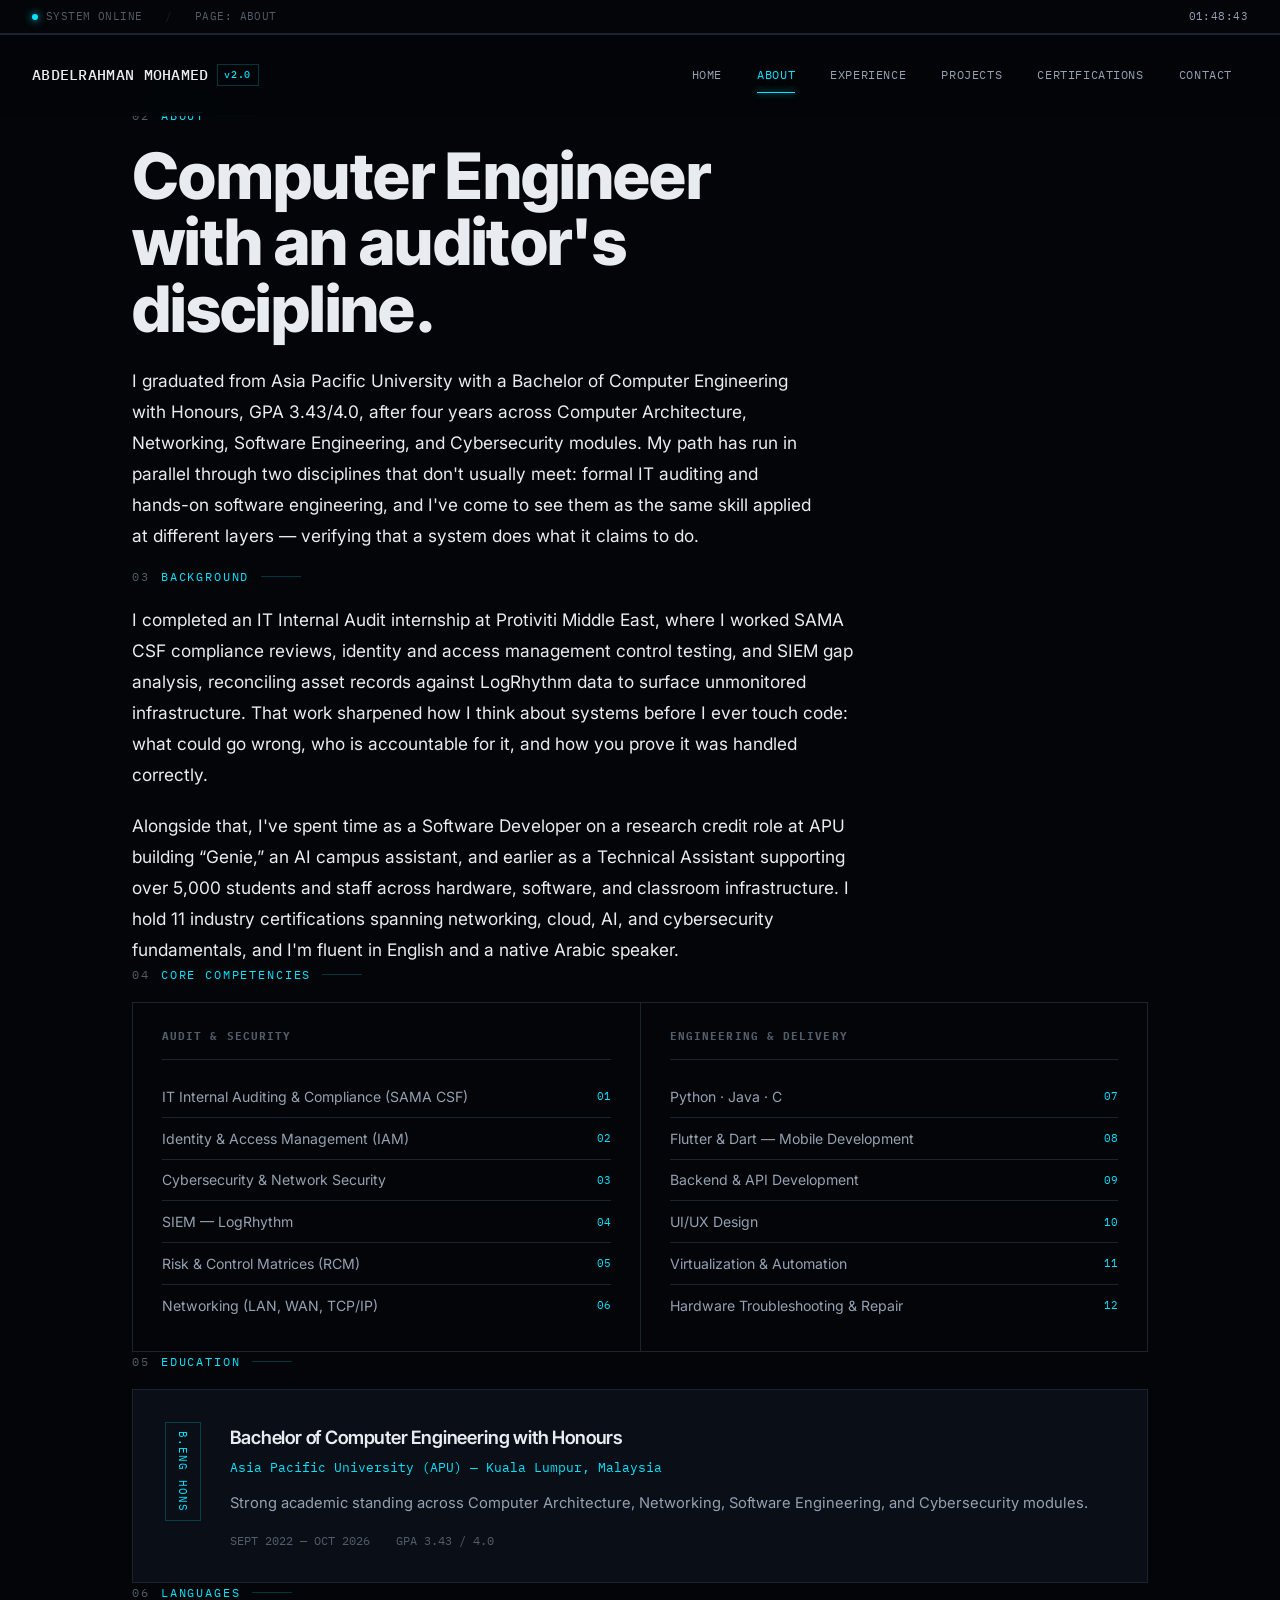
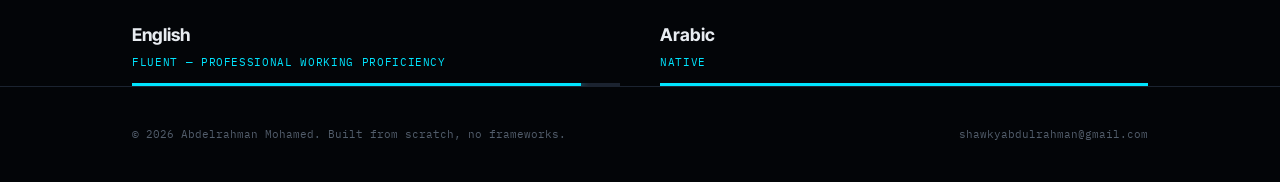
==== about.html @ 96332dd6 "Add files via upload" ====
<!DOCTYPE html>
<html lang="en">
<head>
<meta charset="UTF-8"/>
<meta name="viewport" content="width=device-width, initial-scale=1.0"/>
<title>About — Abdelrahman Mohamed</title>
<link rel="stylesheet" href="style.css"/>
<style>
  .about-hero{padding-top:1rem;padding-bottom:1rem}
  .about-hero h1{max-width:14ch}

  .skill-board{display:grid;grid-template-columns:repeat(2,1fr);gap:0;border:1px solid var(--line)}
  .skill-col{padding:1.6rem 1.8rem;border-left:1px solid var(--line)}
  .skill-col:first-child{border-left:none}
  .skill-col h4{
    font-family:var(--f-mono);font-size:0.68rem;letter-spacing:0.1em;
    color:var(--ink-dim);text-transform:uppercase;margin-bottom:1rem;
    padding-bottom:0.8rem;border-bottom:1px solid var(--line);
  }
  .skill-row{
    display:flex;justify-content:space-between;align-items:center;
    padding:0.55rem 0;font-size:0.88rem;color:var(--ink-mid);
    border-bottom:1px solid var(--line);
  }
  .skill-row:last-child{border-bottom:none}
  .skill-row .tick{font-family:var(--f-mono);color:var(--signal);font-size:0.7rem}

  .lang-row{display:flex;gap:2.5rem;margin-top:0.5rem}
  .lang-item{flex:1}
  .lang-item .name{font-family:var(--f-display);font-weight:700;font-size:1.1rem}
  .lang-item .level{font-family:var(--f-mono);font-size:0.68rem;color:var(--signal);text-transform:uppercase;letter-spacing:0.06em;margin-top:0.3rem}
  .lang-bar{height:3px;background:var(--line);margin-top:0.7rem;position:relative;overflow:hidden}
  .lang-bar i{position:absolute;left:0;top:0;bottom:0;background:var(--signal);box-shadow:0 0 8px var(--signal)}

  .edu-block{
    border:1px solid var(--line);background:var(--panel);
    padding:2rem;display:grid;grid-template-columns:auto 1fr;gap:1.8rem;
  }
  .edu-mark{
    font-family:var(--f-mono);font-size:0.7rem;color:var(--signal);
    border:1px solid var(--line-bright);padding:0.5rem;height:fit-content;
    writing-mode:vertical-rl;text-orientation:mixed;letter-spacing:0.1em;
  }
  .edu-block h3{margin-bottom:0.3rem}
  .edu-block .school{color:var(--signal);font-family:var(--f-mono);font-size:0.8rem;margin-bottom:0.8rem}
  .edu-block .meta-row{display:flex;gap:1.6rem;flex-wrap:wrap;font-family:var(--f-mono);font-size:0.72rem;color:var(--ink-dim);margin-top:1rem}

  @media (max-width:860px){
    .skill-board{grid-template-columns:1fr}
    .skill-col{border-left:none;border-top:1px solid var(--line)}
    .skill-col:first-child{border-top:none}
    .lang-row{flex-direction:column;gap:1.4rem}
    .edu-block{grid-template-columns:1fr}
    .edu-mark{writing-mode:horizontal-tb}
  }
</style>
</head>
<body>

<div id="statusbar">
  <div class="sb-left">
    <span><span class="sb-dot"></span>SYSTEM ONLINE</span>
    <span class="sep">/</span>
    <span>PAGE: ABOUT</span>
  </div>
  <div class="sb-right"><span id="sb-clock" class="sb-clock">00:00:00</span></div>
</div>
<div id="progress-rail"><div id="progress-fill"></div></div>

<header>
  <a href="index.html" class="brand">ABDELRAHMAN MOHAMED<span class="brand-tag">v2.0</span></a>
  <button class="nav-toggle" aria-label="Toggle navigation"><span></span><span></span><span></span></button>
  <nav class="primary">
    <a href="index.html">Home</a>
    <a href="about.html">About</a>
    <a href="experience.html">Experience</a>
    <a href="projects.html">Projects</a>
    <a href="certifications.html">Certifications</a>
    <a href="contact.html">Contact</a>
  </nav>
</header>

<main>

  <section class="wrap about-hero">
    <div class="eyebrow"><span class="idx">02</span> ABOUT</div>
    <h1>Computer Engineer with an auditor's discipline.</h1>
    <p class="lead" style="max-width:62ch;margin-top:1.4rem">
      I graduated from Asia Pacific University with a Bachelor of Computer Engineering with Honours, GPA 3.43/4.0, after four years across Computer Architecture, Networking, Software Engineering, and Cybersecurity modules. My path has run in parallel through two disciplines that don't usually meet: formal IT auditing and hands-on software engineering, and I've come to see them as the same skill applied at different layers — verifying that a system does what it claims to do.
    </p>
  </section>

  <section class="wrap">
    <div class="eyebrow"><span class="idx">03</span> BACKGROUND</div>
    <p class="lead" style="max-width:66ch">
      I completed an IT Internal Audit internship at Protiviti Middle East, where I worked SAMA CSF compliance reviews, identity and access management control testing, and SIEM gap analysis, reconciling asset records against LogRhythm data to surface unmonitored infrastructure. That work sharpened how I think about systems before I ever touch code: what could go wrong, who is accountable for it, and how you prove it was handled correctly.
    </p>
    <p class="lead" style="max-width:66ch;margin-top:1.2rem">
      Alongside that, I've spent time as a Software Developer on a research credit role at APU building &ldquo;Genie,&rdquo; an AI campus assistant, and earlier as a Technical Assistant supporting over 5,000 students and staff across hardware, software, and classroom infrastructure. I hold 11 industry certifications spanning networking, cloud, AI, and cybersecurity fundamentals, and I'm fluent in English and a native Arabic speaker.
    </p>
  </section>

  <section class="wrap">
    <div class="eyebrow"><span class="idx">04</span> CORE COMPETENCIES</div>
    <div class="skill-board rv">
      <div class="skill-col">
        <h4>Audit &amp; Security</h4>
        <div class="skill-row"><span>IT Internal Auditing &amp; Compliance (SAMA CSF)</span><span class="tick">01</span></div>
        <div class="skill-row"><span>Identity &amp; Access Management (IAM)</span><span class="tick">02</span></div>
        <div class="skill-row"><span>Cybersecurity &amp; Network Security</span><span class="tick">03</span></div>
        <div class="skill-row"><span>SIEM — LogRhythm</span><span class="tick">04</span></div>
        <div class="skill-row"><span>Risk &amp; Control Matrices (RCM)</span><span class="tick">05</span></div>
        <div class="skill-row"><span>Networking (LAN, WAN, TCP/IP)</span><span class="tick">06</span></div>
      </div>
      <div class="skill-col">
        <h4>Engineering &amp; Delivery</h4>
        <div class="skill-row"><span>Python &middot; Java &middot; C</span><span class="tick">07</span></div>
        <div class="skill-row"><span>Flutter &amp; Dart — Mobile Development</span><span class="tick">08</span></div>
        <div class="skill-row"><span>Backend &amp; API Development</span><span class="tick">09</span></div>
        <div class="skill-row"><span>UI/UX Design</span><span class="tick">10</span></div>
        <div class="skill-row"><span>Virtualization &amp; Automation</span><span class="tick">11</span></div>
        <div class="skill-row"><span>Hardware Troubleshooting &amp; Repair</span><span class="tick">12</span></div>
      </div>
    </div>
  </section>

  <section class="wrap">
    <div class="eyebrow"><span class="idx">05</span> EDUCATION</div>
    <div class="edu-block rv">
      <div class="edu-mark">B.ENG HONS</div>
      <div>
        <h3>Bachelor of Computer Engineering with Honours</h3>
        <div class="school">Asia Pacific University (APU) — Kuala Lumpur, Malaysia</div>
        <p style="font-size:0.92rem">Strong academic standing across Computer Architecture, Networking, Software Engineering, and Cybersecurity modules.</p>
        <div class="meta-row">
          <span>SEPT 2022 — OCT 2026</span>
          <span>GPA 3.43 / 4.0</span>
        </div>
      </div>
    </div>
  </section>

  <section class="wrap">
    <div class="eyebrow"><span class="idx">06</span> LANGUAGES</div>
    <div class="lang-row rv">
      <div class="lang-item">
        <div class="name">English</div>
        <div class="level">Fluent — Professional Working Proficiency</div>
        <div class="lang-bar"><i style="width:92%"></i></div>
      </div>
      <div class="lang-item">
        <div class="name">Arabic</div>
        <div class="level">Native</div>
        <div class="lang-bar"><i style="width:100%"></i></div>
      </div>
    </div>
  </section>

</main>

<footer>
  <div class="wrap">
    <span>&copy; 2026 Abdelrahman Mohamed. Built from scratch, no frameworks.</span>
    <a href="mailto:shawkyabdulrahman@gmail.com">shawkyabdulrahman@gmail.com</a>
  </div>
</footer>

<script src="site.js"></script>
</body>
</html>
---- style.css ----
/* ============================================================
   ABDELRAHMAN MOHAMED — PORTFOLIO DESIGN SYSTEM
   A monitoring-console aesthetic: void black, signal cyan,
   monospace data labels. Built for a systems/audit/AI engineer.
   ============================================================ */

@import url('https://fonts.googleapis.com/css2?family=Inter+Tight:wght@400;500;600;700;800&family=Inter:wght@400;500;600&family=IBM+Plex+Mono:wght@400;500;600&display=swap');

:root{
  --void:#030508;
  --panel:#0a0f17;
  --panel-raised:#0e1520;
  --line:#1b2330;
  --line-bright:rgba(0,229,255,0.22);
  --signal:#00e5ff;
  --signal-dim:rgba(0,229,255,0.5);
  --signal-faint:rgba(0,229,255,0.08);
  --warn:#ff8a3d;
  --ink:#e8ecf1;
  --ink-mid:#94a1b2;
  --ink-dim:#525d6b;

  --f-display:'Inter Tight', sans-serif;
  --f-body:'Inter', sans-serif;
  --f-mono:'IBM Plex Mono', monospace;
}

*,*::before,*::after{box-sizing:border-box;margin:0;padding:0}
html{scroll-behavior:smooth}

body{
  background:var(--void);
  color:var(--ink);
  font-family:var(--f-body);
  line-height:1.65;
  -webkit-font-smoothing:antialiased;
  position:relative;
}

/* faint grid backdrop, fixed, never competes with content */
body::before{
  content:'';
  position:fixed;inset:0;
  background-image:
    linear-gradient(var(--line) 1px, transparent 1px),
    linear-gradient(90deg, var(--line) 1px, transparent 1px);
  background-size:64px 64px;
  opacity:0.05;
  pointer-events:none;
  z-index:0;
}

a{color:inherit}
img{max-width:100%;display:block}

::selection{background:var(--signal);color:var(--void)}

/* ============== TOP STATUS BAR (signature element) ==============
   A persistent "system status" strip. Ties every page together —
   reads like telemetry from a monitored system, not a typical navbar. */
#statusbar{
  position:fixed;top:0;left:0;right:0;z-index:200;
  display:flex;align-items:center;justify-content:space-between;
  padding:0 2rem;
  height:34px;
  background:var(--void);
  border-bottom:1px solid var(--line);
  font-family:var(--f-mono);
  font-size:0.68rem;
  letter-spacing:0.04em;
  color:var(--ink-dim);
}
#statusbar .sb-left,#statusbar .sb-right{display:flex;align-items:center;gap:1.4rem}
#statusbar .sb-dot{
  width:6px;height:6px;border-radius:50%;
  background:var(--signal);
  box-shadow:0 0 8px var(--signal);
  animation:pulse 2.4s ease-in-out infinite;
  display:inline-block;margin-right:0.5rem;
}
@keyframes pulse{0%,100%{opacity:1}50%{opacity:0.35}}
#statusbar .sb-clock{color:var(--ink-mid)}
#statusbar span.sep{opacity:0.3}

/* progress rail under statusbar, fills as you scroll */
#progress-rail{
  position:fixed;top:34px;left:0;right:0;height:1px;
  background:var(--line);z-index:200;
}
#progress-fill{
  height:100%;width:0%;
  background:var(--signal);
  box-shadow:0 0 6px var(--signal);
  transition:width 0.08s linear;
}

/* ============== MAIN NAV ============== */
header{
  position:fixed;top:35px;left:0;right:0;z-index:190;
  padding:1.4rem 2rem;
  display:flex;align-items:center;justify-content:space-between;
  background:rgba(3,5,8,0.82);
  backdrop-filter:blur(16px);
  border-bottom:1px solid transparent;
  transition:border-color 0.3s, background 0.3s;
}
header.scrolled{border-bottom-color:var(--line)}

.brand{
  font-family:var(--f-mono);
  font-size:0.92rem;
  font-weight:500;
  letter-spacing:0.02em;
  text-decoration:none;
  color:var(--ink);
  display:flex;align-items:center;gap:0.5rem;
}
.brand .brand-tag{
  font-size:0.62rem;
  color:var(--signal);
  border:1px solid var(--line-bright);
  padding:0.12rem 0.4rem;
  letter-spacing:0.08em;
}

nav.primary{display:flex;gap:0.2rem;list-style:none}
nav.primary a{
  font-family:var(--f-mono);
  font-size:0.74rem;
  letter-spacing:0.05em;
  text-transform:uppercase;
  text-decoration:none;
  color:var(--ink-mid);
  padding:0.5rem 1rem;
  position:relative;
  transition:color 0.2s;
}
nav.primary a:hover{color:var(--ink)}
nav.primary a.active{color:var(--signal)}
nav.primary a.active::after{
  content:'';
  position:absolute;bottom:0;left:1rem;right:1rem;
  height:1px;background:var(--signal);
  box-shadow:0 0 6px var(--signal);
}
.nav-toggle{display:none}

/* ============== LAYOUT ============== */
main{position:relative;z-index:1;padding-top:90px}
.wrap{max-width:1080px;margin:0 auto;padding:0 2rem}
.wrap-narrow{max-width:760px;margin:0 auto;padding:0 2rem}

section{position:relative;padding:6rem 0}
section.tight{padding:3.5rem 0}

.eyebrow{
  font-family:var(--f-mono);
  font-size:0.72rem;
  letter-spacing:0.16em;
  text-transform:uppercase;
  color:var(--signal);
  display:flex;align-items:center;gap:0.7rem;
  margin-bottom:1.1rem;
}
.eyebrow .idx{color:var(--ink-dim)}
.eyebrow::after{content:'';flex:0 0 2.5rem;height:1px;background:var(--line-bright)}

h1,h2,h3{font-family:var(--f-display);font-weight:700;letter-spacing:-0.01em;color:var(--ink)}
h1{font-size:clamp(2.4rem,5vw,4.2rem);line-height:1.04;font-weight:800}
h2{font-size:clamp(1.7rem,3vw,2.5rem);line-height:1.12}
h3{font-size:1.15rem;font-weight:600}

p{color:var(--ink-mid)}
p.lead{font-size:1.08rem;color:var(--ink);line-height:1.8}

.divider{height:1px;background:var(--line);margin:3.5rem 0;border:none}

/* ============== BUTTONS ============== */
.btn{
  display:inline-flex;align-items:center;gap:0.6rem;
  font-family:var(--f-mono);
  font-size:0.78rem;
  letter-spacing:0.04em;
  text-decoration:none;
  padding:0.85rem 1.6rem;
  border:1px solid var(--line);
  transition:border-color 0.2s, background 0.2s, transform 0.2s;
}
.btn-fill{background:var(--signal);color:var(--void);border-color:var(--signal);font-weight:600}
.btn-fill:hover{transform:translateY(-2px);box-shadow:0 10px 30px rgba(0,229,255,0.25)}
.btn-line:hover{border-color:var(--signal-dim);color:var(--signal);background:var(--signal-faint)}
.btn-arrow{transition:transform 0.2s}
.btn:hover .btn-arrow{transform:translateX(3px)}

/* ============== CARDS / PANELS ============== */
.panel{
  background:var(--panel);
  border:1px solid var(--line);
  padding:2rem;
  position:relative;
}
.panel-label{
  position:absolute;top:-1px;left:1.6rem;
  background:var(--panel);
  font-family:var(--f-mono);
  font-size:0.62rem;
  letter-spacing:0.1em;
  color:var(--ink-dim);
  padding:0 0.5rem;
  transform:translateY(-50%);
}

/* ============== SCROLL REVEAL ============== */
.rv{opacity:0;transform:translateY(28px);transition:opacity 0.7s cubic-bezier(.16,1,.3,1), transform 0.7s cubic-bezier(.16,1,.3,1)}
.rv.in{opacity:1;transform:none}
.rv-l{transform:translateX(-32px)}
.rv-l.in{transform:none}
.rv-r{transform:translateX(32px)}
.rv-r.in{transform:none}

/* ============== FOOTER ============== */
footer{
  position:relative;z-index:1;
  border-top:1px solid var(--line);
  padding:2.4rem 0;
  font-family:var(--f-mono);
  font-size:0.7rem;
  color:var(--ink-dim);
}
footer .wrap{display:flex;justify-content:space-between;align-items:center;flex-wrap:wrap;gap:1rem}
footer a{text-decoration:none;color:var(--ink-dim);transition:color 0.2s}
footer a:hover{color:var(--signal)}

/* ============== RESPONSIVE ============== */
@media (max-width:860px){
  nav.primary{
    position:fixed;top:0;right:-280px;bottom:0;width:280px;
    background:var(--panel);border-left:1px solid var(--line);
    flex-direction:column;padding:5.5rem 1.5rem 2rem;gap:0.2rem;
    transition:right 0.3s ease;z-index:250;
  }
  nav.primary.open{right:0}
  nav.primary a{padding:0.9rem 0.5rem;border-bottom:1px solid var(--line)}
  .nav-toggle{
    display:flex;flex-direction:column;gap:4px;
    background:none;border:none;cursor:pointer;z-index:260;
    padding:0.5rem;
  }
  .nav-toggle span{width:20px;height:1.5px;background:var(--ink);transition:transform 0.25s, opacity 0.25s}
  .nav-toggle.open span:nth-child(1){transform:translateY(5.5px) rotate(45deg)}
  .nav-toggle.open span:nth-child(2){opacity:0}
  .nav-toggle.open span:nth-child(3){transform:translateY(-5.5px) rotate(-45deg)}
  #statusbar{padding:0 1.2rem;font-size:0.6rem;gap:0.8rem}
  #statusbar .sb-left,#statusbar .sb-right{gap:0.7rem}
  header{padding:1.1rem 1.2rem}
  .wrap,.wrap-narrow{padding:0 1.2rem}
  section{padding:4rem 0}
}

@media (prefers-reduced-motion:reduce){
  .rv{opacity:1;transform:none;transition:none}
  *{animation-duration:0.01ms !important;animation-iteration-count:1 !important}
}
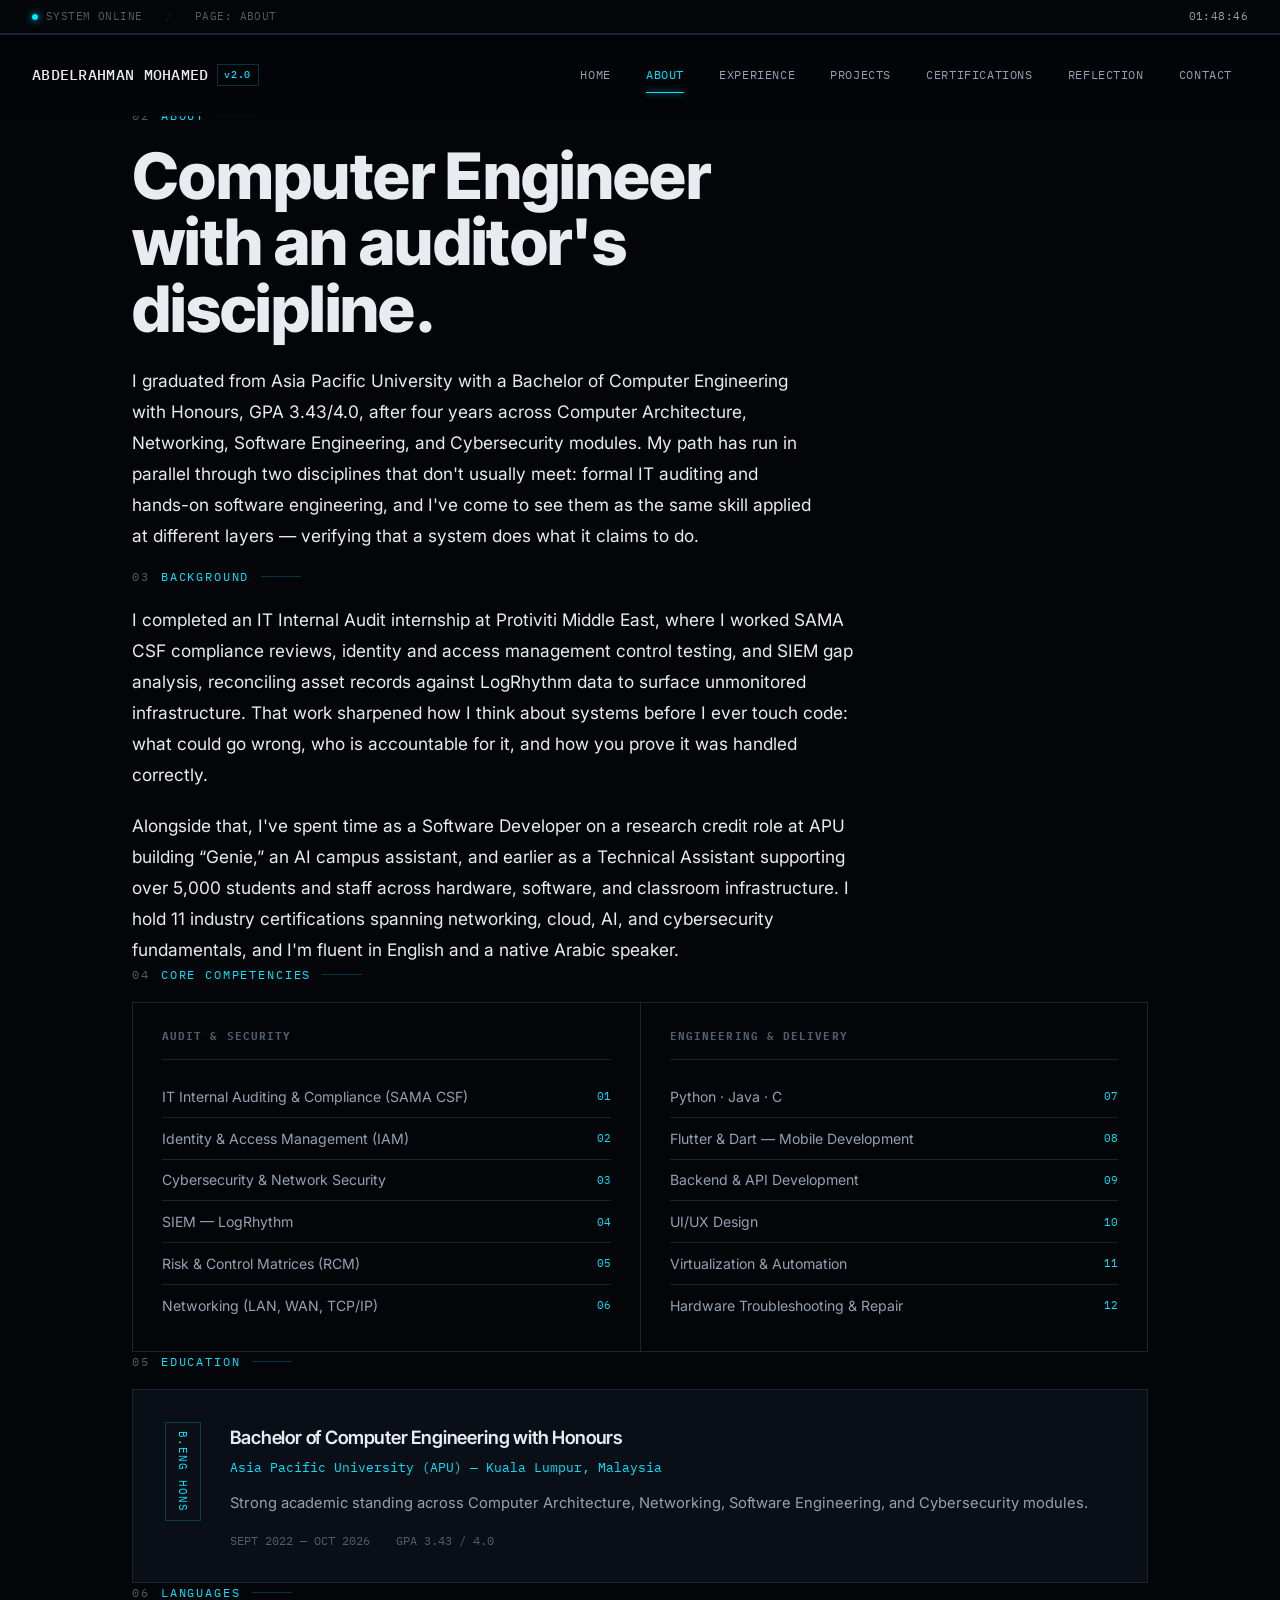
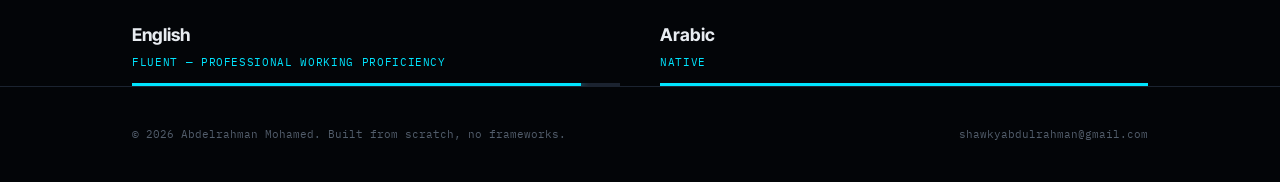
==== commit c74068a1: "Add files via upload" ====
--- a/about.html
+++ b/about.html
@@ -76,6 +76,7 @@
     <a href="experience.html">Experience</a>
     <a href="projects.html">Projects</a>
     <a href="certifications.html">Certifications</a>
+    <a href="reflection.html">Reflection</a>
     <a href="contact.html">Contact</a>
   </nav>
 </header>
